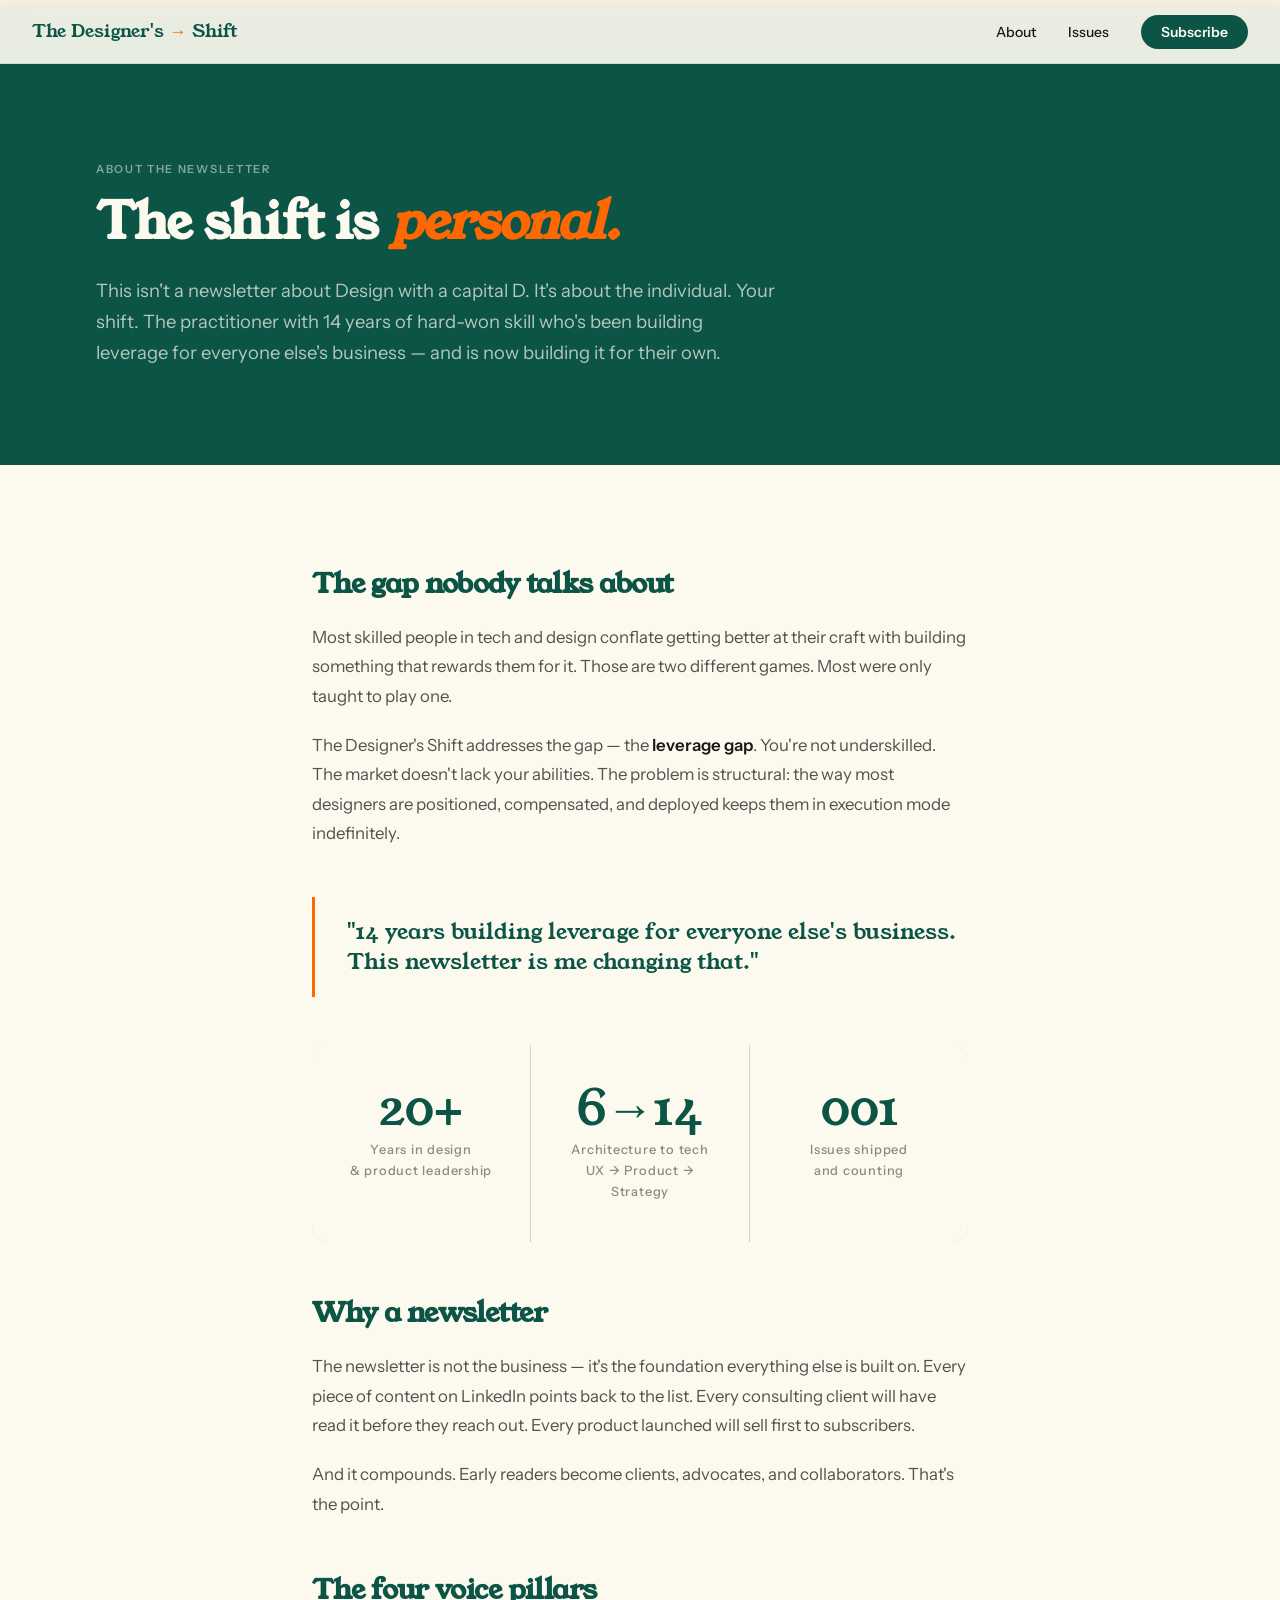
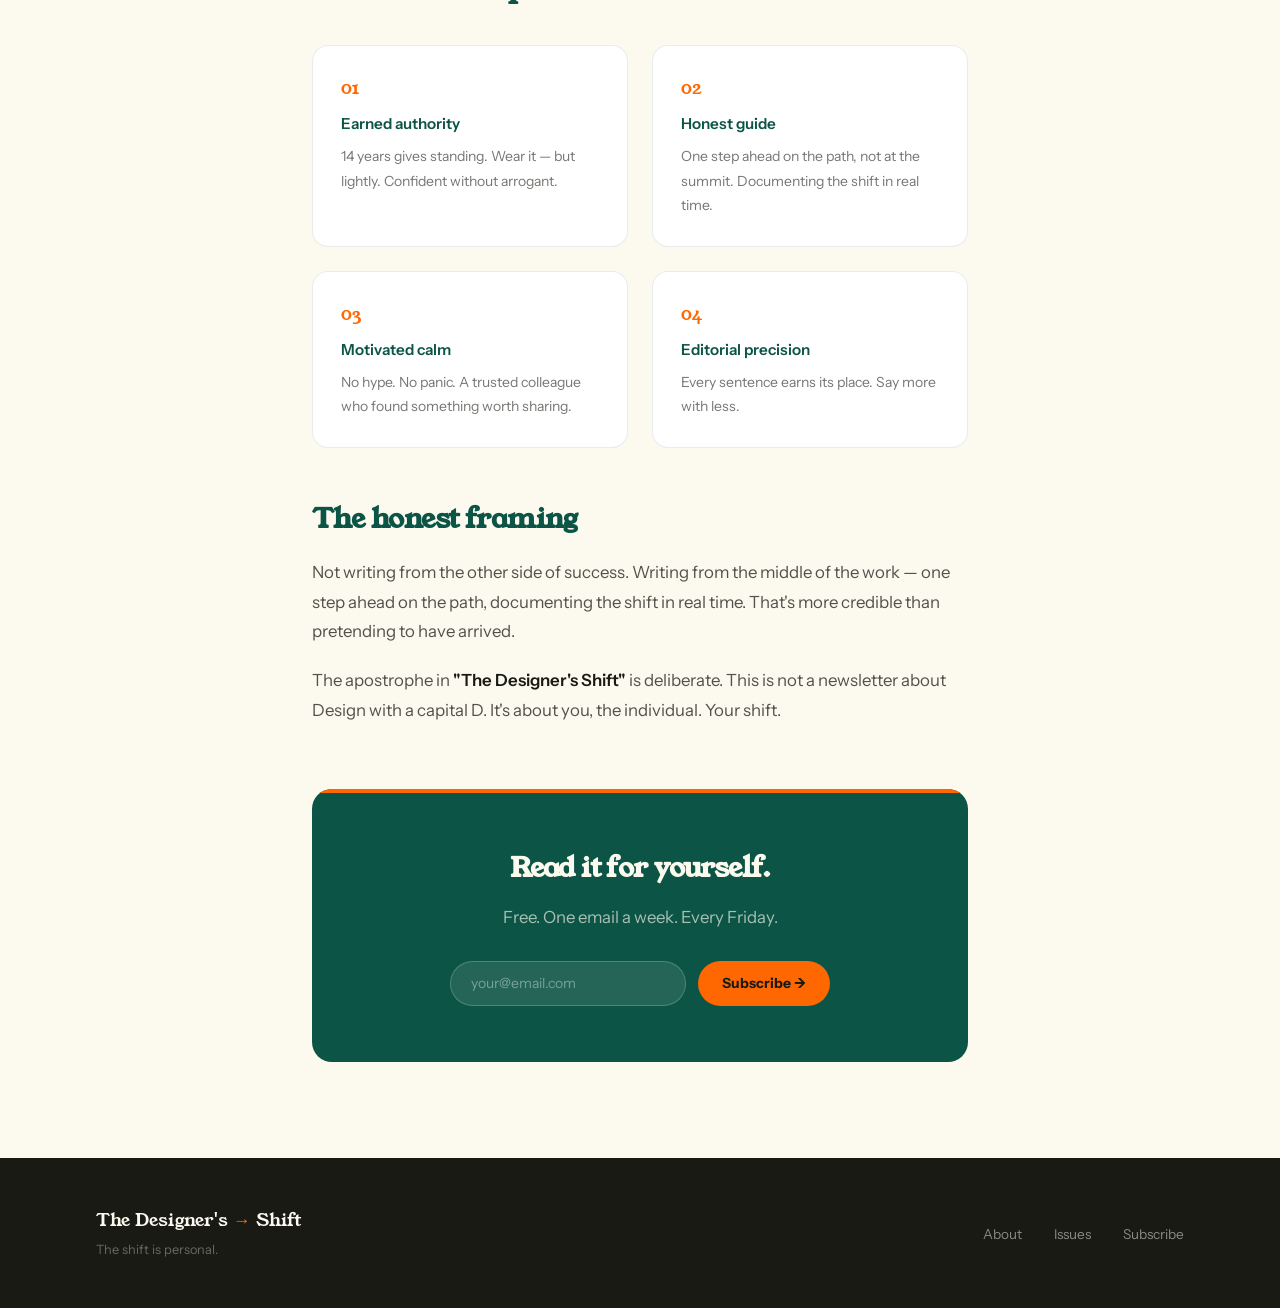
==== about.html @ 1e2752a4 "add site pages" ====
<!DOCTYPE html>
<html lang="en">
<head>
  <meta charset="UTF-8" />
  <meta name="viewport" content="width=device-width, initial-scale=1.0" />
  <title>About — The Designer's Shift</title>
  <meta name="description" content="The Designer's Shift is a weekly newsletter at the intersection of design expertise and income leverage. Written by a designer, for designers." />
  <link rel="preconnect" href="https://fonts.googleapis.com" />
  <link rel="preconnect" href="https://fonts.gstatic.com" crossorigin />
  <link href="https://fonts.googleapis.com/css2?family=Young+Serif&family=Instrument+Sans:ital,wght@0,400;0,500;0,600;1,400&display=swap" rel="stylesheet" />
  <style>
    *, *::before, *::after { box-sizing: border-box; margin: 0; padding: 0; }

    :root {
      --teal: #0C5446;
      --teal-light: #0e6655;
      --orange: #FF6700;
      --cream: #FCFAEF;
      --sand: #DBD0BD;
      --ink: #1A1A15;
      --serif: 'Young Serif', Georgia, serif;
      --sans: 'Instrument Sans', system-ui, sans-serif;
    }

    html { scroll-behavior: smooth; }

    body {
      background: var(--cream);
      color: var(--ink);
      font-family: var(--sans);
      font-size: 17px;
      line-height: 1.65;
      -webkit-font-smoothing: antialiased;
    }

    /* NAV */
    nav {
      position: fixed;
      top: 0; left: 0; right: 0;
      z-index: 100;
      padding: 0 2rem;
      height: 64px;
      display: flex;
      align-items: center;
      justify-content: space-between;
      background: rgba(252, 250, 239, 0.92);
      backdrop-filter: blur(12px);
      -webkit-backdrop-filter: blur(12px);
      border-bottom: 1px solid rgba(12, 84, 70, 0.1);
    }

    .nav-wordmark {
      font-family: var(--serif);
      font-size: 1.1rem;
      color: var(--teal);
      text-decoration: none;
    }

    .nav-wordmark span { color: var(--orange); }

    .nav-links {
      display: flex;
      align-items: center;
      gap: 2rem;
      list-style: none;
    }

    .nav-links a {
      font-size: 0.875rem;
      font-weight: 500;
      color: var(--ink);
      text-decoration: none;
      transition: color 0.2s ease;
    }

    .nav-links a:hover { color: var(--teal); }

    .nav-cta {
      background: var(--teal) !important;
      color: var(--cream) !important;
      padding: 0.5rem 1.25rem;
      border-radius: 100px;
      font-weight: 600 !important;
    }

    /* PAGE HEADER */
    .page-header {
      background: var(--teal);
      padding: 10rem 6rem 6rem;
      position: relative;
      overflow: hidden;
    }

    .page-header::before {
      content: '';
      position: absolute;
      top: 0; left: 0; right: 0;
      height: 5px;
      background: var(--orange);
    }

    .page-header-inner {
      max-width: 680px;
      opacity: 0;
      transform: translateY(20px);
      animation: fadeUp 0.8s cubic-bezier(0.32, 0.72, 0, 1) 0.1s forwards;
    }

    .eyebrow {
      font-size: 0.7rem;
      font-weight: 600;
      letter-spacing: 0.15em;
      text-transform: uppercase;
      color: rgba(252,250,239,0.5);
      margin-bottom: 1rem;
    }

    .page-header h1 {
      font-family: var(--serif);
      font-size: clamp(2.5rem, 4vw, 3.5rem);
      color: var(--cream);
      line-height: 1.1;
      letter-spacing: -0.02em;
      margin-bottom: 1.5rem;
    }

    .page-header h1 em {
      font-style: italic;
      color: var(--orange);
    }

    .page-header .lead {
      font-size: 1.15rem;
      color: rgba(252,250,239,0.7);
      line-height: 1.7;
    }

    /* CONTENT */
    .content-wrap {
      max-width: 720px;
      margin: 0 auto;
      padding: 6rem 2rem;
    }

    .content-wrap h2 {
      font-family: var(--serif);
      font-size: 1.75rem;
      color: var(--teal);
      letter-spacing: -0.02em;
      margin: 3rem 0 1rem;
    }

    .content-wrap h2:first-child { margin-top: 0; }

    .content-wrap p {
      color: rgba(26,26,21,0.75);
      margin-bottom: 1.25rem;
      font-size: 1.05rem;
      line-height: 1.75;
    }

    .content-wrap p strong {
      color: var(--ink);
      font-weight: 600;
    }

    .pull-quote {
      border-left: 3px solid var(--orange);
      padding: 1.25rem 0 1.25rem 2rem;
      margin: 3rem 0;
    }

    .pull-quote p {
      font-family: var(--serif);
      font-size: 1.35rem;
      color: var(--teal);
      line-height: 1.4;
      margin: 0;
    }

    /* STATS ROW */
    .stats-row {
      display: grid;
      grid-template-columns: repeat(3, 1fr);
      gap: 1px;
      background: var(--sand);
      border-radius: 16px;
      overflow: hidden;
      margin: 3rem 0;
    }

    .stat-cell {
      background: var(--cream);
      padding: 2.5rem 2rem;
      text-align: center;
    }

    .stat-big {
      font-family: var(--serif);
      font-size: 3rem;
      color: var(--teal);
      line-height: 1;
      display: block;
    }

    .stat-desc {
      font-size: 0.8rem;
      font-weight: 500;
      color: rgba(26,26,21,0.5);
      letter-spacing: 0.06em;
      display: block;
      margin-top: 0.35rem;
    }

    /* PILLARS */
    .pillars {
      display: grid;
      grid-template-columns: 1fr 1fr;
      gap: 1.5rem;
      margin: 2rem 0 3rem;
    }

    .pillar {
      background: white;
      border: 1px solid rgba(12,84,70,0.1);
      border-radius: 16px;
      padding: 1.75rem;
      opacity: 0;
      transform: translateY(12px);
      transition: all 0.5s cubic-bezier(0.32, 0.72, 0, 1);
    }

    .pillar.visible { opacity: 1; transform: translateY(0); }

    .pillar-num {
      font-family: var(--serif);
      font-size: 1.1rem;
      color: var(--orange);
      margin-bottom: 0.5rem;
    }

    .pillar strong {
      display: block;
      font-weight: 600;
      color: var(--teal);
      margin-bottom: 0.5rem;
      font-size: 0.95rem;
    }

    .pillar p {
      font-size: 0.875rem;
      color: rgba(26,26,21,0.6);
      margin: 0;
    }

    /* CTA */
    .about-cta {
      background: var(--teal);
      border-radius: 20px;
      padding: 3.5rem;
      text-align: center;
      position: relative;
      overflow: hidden;
      margin-top: 4rem;
    }

    .about-cta::before {
      content: '';
      position: absolute;
      top: 0; left: 0; right: 0;
      height: 4px;
      background: var(--orange);
    }

    .about-cta h2 {
      color: var(--cream);
      margin: 0 0 0.75rem;
      font-size: 1.75rem;
    }

    .about-cta p {
      color: rgba(252,250,239,0.65);
      margin-bottom: 1.75rem;
    }

    .cta-form {
      display: flex;
      gap: 0.75rem;
      max-width: 380px;
      margin: 0 auto;
    }

    .cta-input {
      flex: 1;
      padding: 0.8rem 1.25rem;
      border: 1.5px solid rgba(255,255,255,0.2);
      border-radius: 100px;
      background: rgba(255,255,255,0.1);
      font-family: var(--sans);
      font-size: 0.875rem;
      color: var(--cream);
      outline: none;
    }

    .cta-input::placeholder { color: rgba(252,250,239,0.4); }

    .btn-orange {
      background: var(--orange);
      color: var(--ink);
      border: none;
      padding: 0.8rem 1.5rem;
      border-radius: 100px;
      font-family: var(--sans);
      font-size: 0.875rem;
      font-weight: 700;
      cursor: pointer;
      white-space: nowrap;
      transition: all 0.25s cubic-bezier(0.32, 0.72, 0, 1);
    }

    .btn-orange:hover { transform: translateY(-2px); opacity: 0.9; }

    /* FOOTER */
    footer {
      background: var(--ink);
      padding: 3rem 6rem;
      display: flex;
      align-items: center;
      justify-content: space-between;
    }

    .footer-wordmark {
      font-family: var(--serif);
      font-size: 1.1rem;
      color: var(--cream);
    }

    .footer-wordmark span { color: var(--orange); }

    .footer-tagline {
      font-size: 0.8rem;
      color: rgba(252,250,239,0.35);
      margin-top: 0.25rem;
    }

    .footer-links {
      display: flex;
      gap: 2rem;
      list-style: none;
    }

    .footer-links a {
      color: rgba(252,250,239,0.5);
      text-decoration: none;
      font-size: 0.85rem;
      transition: color 0.2s ease;
    }

    .footer-links a:hover { color: var(--cream); }

    @keyframes fadeUp {
      to { opacity: 1; transform: translateY(0); }
    }

    @media (max-width: 768px) {
      nav { padding: 0 1.5rem; }
      .page-header { padding: 8rem 1.5rem 4rem; }
      .content-wrap { padding: 4rem 1.5rem; }
      .stats-row { grid-template-columns: 1fr; }
      .pillars { grid-template-columns: 1fr; }
      .cta-form { flex-direction: column; }
      .about-cta { padding: 2.5rem 1.5rem; }
      footer { padding: 2.5rem 1.5rem; flex-direction: column; gap: 1.5rem; text-align: center; }
      .footer-links { justify-content: center; }
    }
  </style>
</head>
<body>

  <nav>
    <a href="index.html" class="nav-wordmark">The Designer's <span>→</span> Shift</a>
    <ul class="nav-links">
      <li><a href="about.html">About</a></li>
      <li><a href="blog.html">Issues</a></li>
      <li><a href="subscribe.html" class="nav-cta">Subscribe</a></li>
    </ul>
  </nav>

  <div class="page-header">
    <div class="page-header-inner">
      <p class="eyebrow">About the newsletter</p>
      <h1>The shift is <em>personal.</em></h1>
      <p class="lead">This isn't a newsletter about Design with a capital D. It's about the individual. Your shift. The practitioner with 14 years of hard-won skill who's been building leverage for everyone else's business — and is now building it for their own.</p>
    </div>
  </div>

  <div class="content-wrap">

    <h2>The gap nobody talks about</h2>
    <p>Most skilled people in tech and design conflate getting better at their craft with building something that rewards them for it. Those are two different games. Most were only taught to play one.</p>
    <p>The Designer's Shift addresses the gap — the <strong>leverage gap</strong>. You're not underskilled. The market doesn't lack your abilities. The problem is structural: the way most designers are positioned, compensated, and deployed keeps them in execution mode indefinitely.</p>

    <div class="pull-quote">
      <p>"14 years building leverage for everyone else's business. This newsletter is me changing that."</p>
    </div>

    <div class="stats-row">
      <div class="stat-cell">
        <span class="stat-big">20+</span>
        <span class="stat-desc">Years in design<br/>& product leadership</span>
      </div>
      <div class="stat-cell">
        <span class="stat-big">6→14</span>
        <span class="stat-desc">Architecture to tech<br/>UX → Product → Strategy</span>
      </div>
      <div class="stat-cell">
        <span class="stat-big">001</span>
        <span class="stat-desc">Issues shipped<br/>and counting</span>
      </div>
    </div>

    <h2>Why a newsletter</h2>
    <p>The newsletter is not the business — it's the foundation everything else is built on. Every piece of content on LinkedIn points back to the list. Every consulting client will have read it before they reach out. Every product launched will sell first to subscribers.</p>
    <p>And it compounds. Early readers become clients, advocates, and collaborators. That's the point.</p>

    <h2>The four voice pillars</h2>
    <div class="pillars">
      <div class="pillar">
        <div class="pillar-num">01</div>
        <strong>Earned authority</strong>
        <p>14 years gives standing. Wear it — but lightly. Confident without arrogant.</p>
      </div>
      <div class="pillar">
        <div class="pillar-num">02</div>
        <strong>Honest guide</strong>
        <p>One step ahead on the path, not at the summit. Documenting the shift in real time.</p>
      </div>
      <div class="pillar">
        <div class="pillar-num">03</div>
        <strong>Motivated calm</strong>
        <p>No hype. No panic. A trusted colleague who found something worth sharing.</p>
      </div>
      <div class="pillar">
        <div class="pillar-num">04</div>
        <strong>Editorial precision</strong>
        <p>Every sentence earns its place. Say more with less.</p>
      </div>
    </div>

    <h2>The honest framing</h2>
    <p>Not writing from the other side of success. Writing from the middle of the work — one step ahead on the path, documenting the shift in real time. That's more credible than pretending to have arrived.</p>
    <p>The apostrophe in <strong>"The Designer's Shift"</strong> is deliberate. This is not a newsletter about Design with a capital D. It's about you, the individual. Your shift.</p>

    <div class="about-cta">
      <h2>Read it for yourself.</h2>
      <p>Free. One email a week. Every Friday.</p>
      <div class="cta-form">
        <input type="email" class="cta-input" placeholder="your@email.com" />
        <button class="btn-orange">Subscribe →</button>
      </div>
    </div>

  </div>

  <footer>
    <div>
      <div class="footer-wordmark">The Designer's <span>→</span> Shift</div>
      <div class="footer-tagline">The shift is personal.</div>
    </div>
    <ul class="footer-links">
      <li><a href="about.html">About</a></li>
      <li><a href="blog.html">Issues</a></li>
      <li><a href="subscribe.html">Subscribe</a></li>
    </ul>
  </footer>

  <script>
    const observer = new IntersectionObserver((entries) => {
      entries.forEach((entry, i) => {
        if (entry.isIntersecting) {
          setTimeout(() => entry.target.classList.add('visible'), i * 120);
        }
      });
    }, { threshold: 0.15 });

    document.querySelectorAll('.pillar').forEach(el => observer.observe(el));
  </script>
</body>
</html>
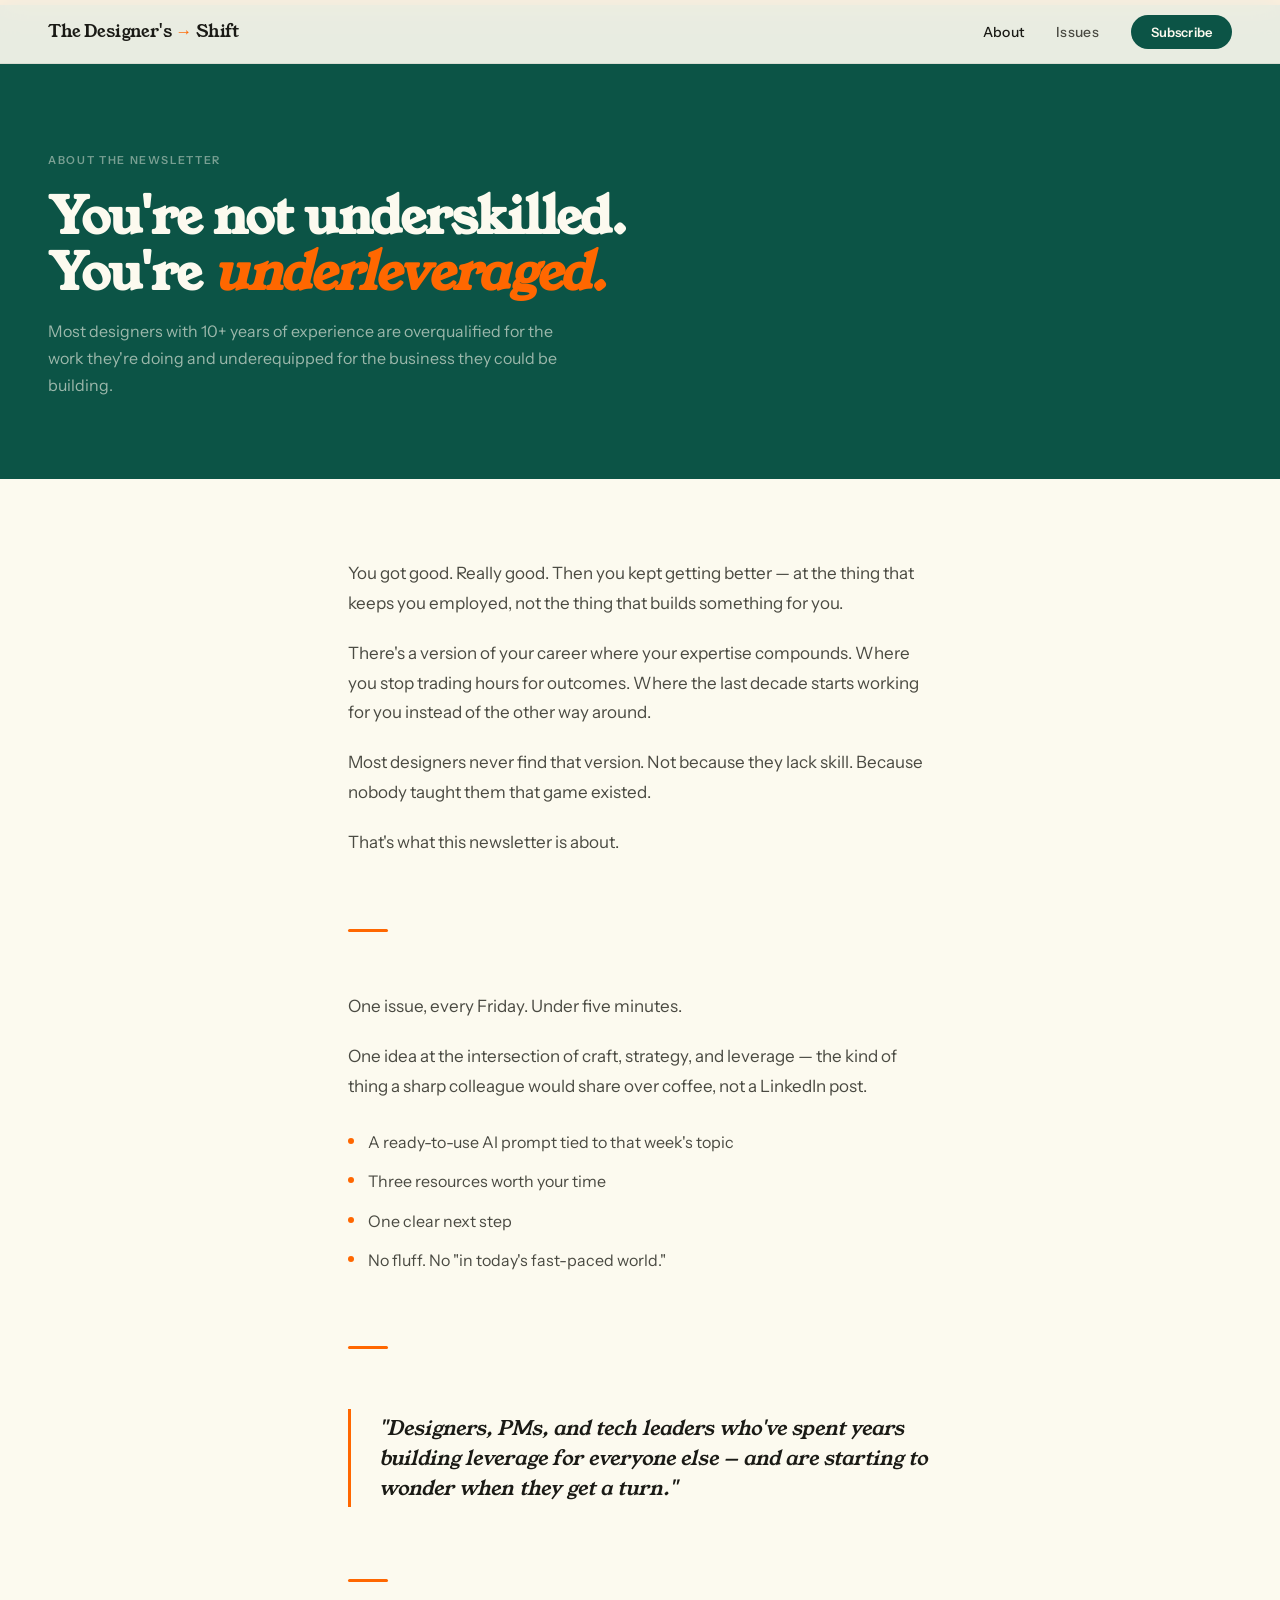
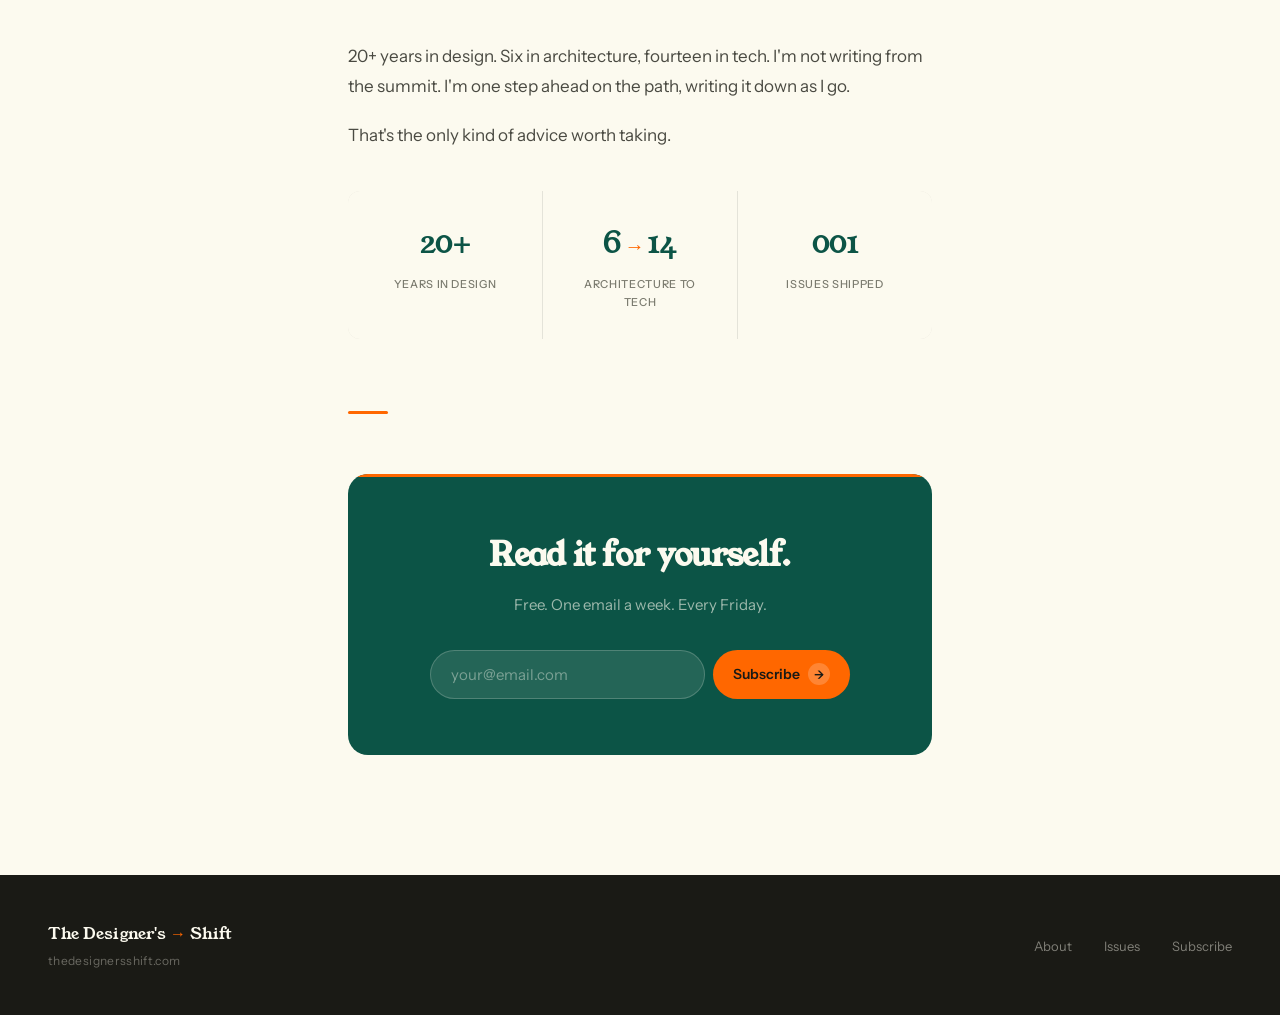
==== commit b6ac8368: "rewrite site pages and add css" ====
--- a/about.html
+++ b/about.html
@@ -1,489 +1,337 @@
 <!DOCTYPE html>
 <html lang="en">
 <head>
-  <meta charset="UTF-8" />
-  <meta name="viewport" content="width=device-width, initial-scale=1.0" />
+  <meta charset="UTF-8">
+  <meta name="viewport" content="width=device-width, initial-scale=1.0">
   <title>About — The Designer's Shift</title>
-  <meta name="description" content="The Designer's Shift is a weekly newsletter at the intersection of design expertise and income leverage. Written by a designer, for designers." />
-  <link rel="preconnect" href="https://fonts.googleapis.com" />
-  <link rel="preconnect" href="https://fonts.gstatic.com" crossorigin />
-  <link href="https://fonts.googleapis.com/css2?family=Young+Serif&family=Instrument+Sans:ital,wght@0,400;0,500;0,600;1,400&display=swap" rel="stylesheet" />
+  <meta name="description" content="The Designer's Shift is a weekly newsletter for designers, PMs, and tech leaders who want their expertise to compound — not just clock in.">
+  <link rel="preconnect" href="https://fonts.googleapis.com">
+  <link rel="preconnect" href="https://fonts.gstatic.com" crossorigin>
+  <link href="https://fonts.googleapis.com/css2?family=Young+Serif&family=Instrument+Sans:ital,wght@0,400;0,500;0,600;1,400&display=swap" rel="stylesheet">
+  <link rel="stylesheet" href="tds.css">
   <style>
-    *, *::before, *::after { box-sizing: border-box; margin: 0; padding: 0; }
-
-    :root {
-      --teal: #0C5446;
-      --teal-light: #0e6655;
-      --orange: #FF6700;
-      --cream: #FCFAEF;
-      --sand: #DBD0BD;
-      --ink: #1A1A15;
-      --serif: 'Young Serif', Georgia, serif;
-      --sans: 'Instrument Sans', system-ui, sans-serif;
-    }
-
-    html { scroll-behavior: smooth; }
-
-    body {
-      background: var(--cream);
-      color: var(--ink);
-      font-family: var(--sans);
+    /* ── Page-specific styles ── */
+
+    /* BODY CONTENT */
+    .page-body {
+      max-width: 680px;
+      margin: 0 auto;
+      padding: 80px 48px 120px;
+    }
+
+    .section {
+      margin-bottom: 72px;
+      opacity: 0;
+      transform: translateY(28px);
+      transition: opacity 0.7s var(--ease), transform 0.7s var(--ease);
+    }
+
+    .section.visible { opacity: 1; transform: translateY(0); }
+
+    .section p {
       font-size: 17px;
-      line-height: 1.65;
-      -webkit-font-smoothing: antialiased;
-    }
-
-    /* NAV */
-    nav {
-      position: fixed;
-      top: 0; left: 0; right: 0;
-      z-index: 100;
-      padding: 0 2rem;
-      height: 64px;
-      display: flex;
-      align-items: center;
-      justify-content: space-between;
-      background: rgba(252, 250, 239, 0.92);
-      backdrop-filter: blur(12px);
-      -webkit-backdrop-filter: blur(12px);
-      border-bottom: 1px solid rgba(12, 84, 70, 0.1);
-    }
-
-    .nav-wordmark {
-      font-family: var(--serif);
-      font-size: 1.1rem;
-      color: var(--teal);
-      text-decoration: none;
-    }
-
-    .nav-wordmark span { color: var(--orange); }
-
-    .nav-links {
-      display: flex;
-      align-items: center;
-      gap: 2rem;
-      list-style: none;
-    }
-
-    .nav-links a {
-      font-size: 0.875rem;
-      font-weight: 500;
-      color: var(--ink);
-      text-decoration: none;
-      transition: color 0.2s ease;
-    }
-
-    .nav-links a:hover { color: var(--teal); }
-
-    .nav-cta {
-      background: var(--teal) !important;
-      color: var(--cream) !important;
-      padding: 0.5rem 1.25rem;
-      border-radius: 100px;
-      font-weight: 600 !important;
-    }
-
-    /* PAGE HEADER */
-    .page-header {
-      background: var(--teal);
-      padding: 10rem 6rem 6rem;
-      position: relative;
-      overflow: hidden;
-    }
-
-    .page-header::before {
-      content: '';
-      position: absolute;
-      top: 0; left: 0; right: 0;
-      height: 5px;
+      line-height: 1.75;
+      color: var(--ink-muted);
+      margin-bottom: 20px;
+    }
+
+    .section p:last-child { margin-bottom: 0; }
+    .section p strong { color: var(--ink); font-weight: 600; }
+
+    /* DIVIDER */
+    .divider {
+      width: 40px;
+      height: 3px;
       background: var(--orange);
-    }
-
-    .page-header-inner {
-      max-width: 680px;
-      opacity: 0;
-      transform: translateY(20px);
-      animation: fadeUp 0.8s cubic-bezier(0.32, 0.72, 0, 1) 0.1s forwards;
-    }
-
-    .eyebrow {
-      font-size: 0.7rem;
-      font-weight: 600;
-      letter-spacing: 0.15em;
-      text-transform: uppercase;
-      color: rgba(252,250,239,0.5);
-      margin-bottom: 1rem;
-    }
-
-    .page-header h1 {
-      font-family: var(--serif);
-      font-size: clamp(2.5rem, 4vw, 3.5rem);
-      color: var(--cream);
-      line-height: 1.1;
-      letter-spacing: -0.02em;
-      margin-bottom: 1.5rem;
-    }
-
-    .page-header h1 em {
-      font-style: italic;
-      color: var(--orange);
-    }
-
-    .page-header .lead {
-      font-size: 1.15rem;
-      color: rgba(252,250,239,0.7);
-      line-height: 1.7;
-    }
-
-    /* CONTENT */
-    .content-wrap {
-      max-width: 720px;
-      margin: 0 auto;
-      padding: 6rem 2rem;
-    }
-
-    .content-wrap h2 {
-      font-family: var(--serif);
-      font-size: 1.75rem;
-      color: var(--teal);
-      letter-spacing: -0.02em;
-      margin: 3rem 0 1rem;
-    }
-
-    .content-wrap h2:first-child { margin-top: 0; }
-
-    .content-wrap p {
-      color: rgba(26,26,21,0.75);
-      margin-bottom: 1.25rem;
-      font-size: 1.05rem;
-      line-height: 1.75;
-    }
-
-    .content-wrap p strong {
-      color: var(--ink);
-      font-weight: 600;
-    }
-
+      margin: 60px 0;
+      border-radius: 2px;
+      opacity: 0;
+      transform: scaleX(0);
+      transform-origin: left;
+      transition: opacity 0.5s, transform 0.6s var(--ease);
+    }
+
+    .divider.visible { opacity: 1; transform: scaleX(1); }
+
+    /* PULL QUOTE */
     .pull-quote {
       border-left: 3px solid var(--orange);
-      padding: 1.25rem 0 1.25rem 2rem;
-      margin: 3rem 0;
-    }
+      padding: 4px 0 4px 28px;
+      margin: 40px 0;
+      opacity: 0;
+      transform: translateX(-12px);
+      transition: opacity 0.6s var(--ease), transform 0.6s var(--ease);
+    }
+
+    .pull-quote.visible { opacity: 1; transform: translateX(0); }
 
     .pull-quote p {
       font-family: var(--serif);
-      font-size: 1.35rem;
-      color: var(--teal);
-      line-height: 1.4;
-      margin: 0;
-    }
-
-    /* STATS ROW */
-    .stats-row {
+      font-size: 20px;
+      line-height: 1.5;
+      color: var(--ink) !important;
+      font-style: italic;
+      margin-bottom: 0 !important;
+    }
+
+    /* GET LIST */
+    .get-list {
+      margin: 28px 0 0;
+      display: flex;
+      flex-direction: column;
+      gap: 14px;
+    }
+
+    .get-item {
+      display: flex;
+      align-items: flex-start;
+      gap: 14px;
+      font-size: 16px;
+      line-height: 1.6;
+      color: var(--ink-muted);
+      opacity: 0;
+      transform: translateX(-8px);
+      transition: opacity 0.5s var(--ease), transform 0.5s var(--ease);
+    }
+
+    .get-item.visible { opacity: 1; transform: translateX(0); }
+
+    .get-dot {
+      flex-shrink: 0;
+      width: 6px;
+      height: 6px;
+      border-radius: 50%;
+      background: var(--orange);
+      margin-top: 8px;
+    }
+
+    /* STATS */
+    .stats {
       display: grid;
       grid-template-columns: repeat(3, 1fr);
       gap: 1px;
-      background: var(--sand);
-      border-radius: 16px;
+      background: rgba(26, 26, 21, 0.1);
+      border-radius: 12px;
       overflow: hidden;
-      margin: 3rem 0;
-    }
-
-    .stat-cell {
+      margin: 40px 0 0;
+      opacity: 0;
+      transform: translateY(16px);
+      transition: opacity 0.6s var(--ease), transform 0.6s var(--ease);
+    }
+
+    .stats.visible { opacity: 1; transform: translateY(0); }
+
+    .stat {
       background: var(--cream);
-      padding: 2.5rem 2rem;
+      padding: 28px 24px;
       text-align: center;
     }
 
-    .stat-big {
+    .stat-number {
       font-family: var(--serif);
-      font-size: 3rem;
+      font-size: 30px;
       color: var(--teal);
-      line-height: 1;
-      display: block;
-    }
-
-    .stat-desc {
-      font-size: 0.8rem;
+      letter-spacing: -0.02em;
+      display: flex;
+      align-items: baseline;
+      justify-content: center;
+      gap: 2px;
+    }
+
+    .stat-arrow { color: var(--orange); font-size: 20px; margin: 0 2px; }
+
+    .stat-label {
+      font-size: 11px;
       font-weight: 500;
-      color: rgba(26,26,21,0.5);
       letter-spacing: 0.06em;
-      display: block;
-      margin-top: 0.35rem;
-    }
-
-    /* PILLARS */
-    .pillars {
-      display: grid;
-      grid-template-columns: 1fr 1fr;
-      gap: 1.5rem;
-      margin: 2rem 0 3rem;
-    }
-
-    .pillar {
-      background: white;
-      border: 1px solid rgba(12,84,70,0.1);
-      border-radius: 16px;
-      padding: 1.75rem;
-      opacity: 0;
-      transform: translateY(12px);
-      transition: all 0.5s cubic-bezier(0.32, 0.72, 0, 1);
-    }
-
-    .pillar.visible { opacity: 1; transform: translateY(0); }
-
-    .pillar-num {
-      font-family: var(--serif);
-      font-size: 1.1rem;
-      color: var(--orange);
-      margin-bottom: 0.5rem;
-    }
-
-    .pillar strong {
-      display: block;
-      font-weight: 600;
-      color: var(--teal);
-      margin-bottom: 0.5rem;
-      font-size: 0.95rem;
-    }
-
-    .pillar p {
-      font-size: 0.875rem;
-      color: rgba(26,26,21,0.6);
-      margin: 0;
-    }
-
-    /* CTA */
-    .about-cta {
+      text-transform: uppercase;
+      color: var(--ink-subtle);
+      margin-top: 6px;
+    }
+
+    /* CTA BLOCK */
+    .cta-block {
       background: var(--teal);
       border-radius: 20px;
-      padding: 3.5rem;
+      padding: 56px 48px;
       text-align: center;
       position: relative;
       overflow: hidden;
-      margin-top: 4rem;
-    }
-
-    .about-cta::before {
-      content: '';
-      position: absolute;
-      top: 0; left: 0; right: 0;
-      height: 4px;
-      background: var(--orange);
-    }
-
-    .about-cta h2 {
+      opacity: 0;
+      transform: translateY(24px);
+      transition: opacity 0.7s var(--ease), transform 0.7s var(--ease);
+    }
+
+    .cta-block .stripe { position: absolute; height: 3px; }
+    .cta-block.visible { opacity: 1; transform: translateY(0); }
+
+    .cta-block h2 {
+      font-family: var(--serif);
+      font-size: 32px;
       color: var(--cream);
-      margin: 0 0 0.75rem;
-      font-size: 1.75rem;
-    }
-
-    .about-cta p {
-      color: rgba(252,250,239,0.65);
-      margin-bottom: 1.75rem;
+      letter-spacing: -0.02em;
+      margin-bottom: 10px;
+    }
+
+    .cta-block p {
+      font-size: 15px;
+      color: rgba(252, 250, 239, 0.6);
+      margin-bottom: 32px;
     }
 
     .cta-form {
       display: flex;
-      gap: 0.75rem;
-      max-width: 380px;
+      gap: 8px;
+      max-width: 420px;
       margin: 0 auto;
     }
 
-    .cta-input {
-      flex: 1;
-      padding: 0.8rem 1.25rem;
-      border: 1.5px solid rgba(255,255,255,0.2);
-      border-radius: 100px;
-      background: rgba(255,255,255,0.1);
-      font-family: var(--sans);
-      font-size: 0.875rem;
-      color: var(--cream);
-      outline: none;
-    }
-
-    .cta-input::placeholder { color: rgba(252,250,239,0.4); }
-
-    .btn-orange {
-      background: var(--orange);
-      color: var(--ink);
-      border: none;
-      padding: 0.8rem 1.5rem;
-      border-radius: 100px;
-      font-family: var(--sans);
-      font-size: 0.875rem;
-      font-weight: 700;
-      cursor: pointer;
-      white-space: nowrap;
-      transition: all 0.25s cubic-bezier(0.32, 0.72, 0, 1);
-    }
-
-    .btn-orange:hover { transform: translateY(-2px); opacity: 0.9; }
-
-    /* FOOTER */
-    footer {
-      background: var(--ink);
-      padding: 3rem 6rem;
+    .btn-icon {
       display: flex;
       align-items: center;
-      justify-content: space-between;
-    }
-
-    .footer-wordmark {
-      font-family: var(--serif);
-      font-size: 1.1rem;
-      color: var(--cream);
-    }
-
-    .footer-wordmark span { color: var(--orange); }
-
-    .footer-tagline {
-      font-size: 0.8rem;
-      color: rgba(252,250,239,0.35);
-      margin-top: 0.25rem;
-    }
-
-    .footer-links {
-      display: flex;
-      gap: 2rem;
-      list-style: none;
-    }
-
-    .footer-links a {
-      color: rgba(252,250,239,0.5);
-      text-decoration: none;
-      font-size: 0.85rem;
-      transition: color 0.2s ease;
-    }
-
-    .footer-links a:hover { color: var(--cream); }
-
-    @keyframes fadeUp {
-      to { opacity: 1; transform: translateY(0); }
-    }
-
+      justify-content: center;
+      width: 22px;
+      height: 22px;
+      border-radius: 50%;
+      background: rgba(255, 255, 255, 0.2);
+      font-size: 12px;
+      transition: transform 0.2s var(--ease);
+    }
+
+    .btn:hover .btn-icon { transform: translateX(2px) translateY(-1px) scale(1.1); }
+
+    /* RESPONSIVE */
     @media (max-width: 768px) {
-      nav { padding: 0 1.5rem; }
-      .page-header { padding: 8rem 1.5rem 4rem; }
-      .content-wrap { padding: 4rem 1.5rem; }
-      .stats-row { grid-template-columns: 1fr; }
-      .pillars { grid-template-columns: 1fr; }
+      .page-body { padding: 60px 24px 80px; }
+      .section p { font-size: 16px; }
+      .stats { grid-template-columns: 1fr; }
+      .cta-block { padding: 40px 24px; }
       .cta-form { flex-direction: column; }
-      .about-cta { padding: 2.5rem 1.5rem; }
-      footer { padding: 2.5rem 1.5rem; flex-direction: column; gap: 1.5rem; text-align: center; }
-      .footer-links { justify-content: center; }
     }
   </style>
 </head>
 <body>
 
-  <nav>
-    <a href="index.html" class="nav-wordmark">The Designer's <span>→</span> Shift</a>
-    <ul class="nav-links">
-      <li><a href="about.html">About</a></li>
-      <li><a href="blog.html">Issues</a></li>
-      <li><a href="subscribe.html" class="nav-cta">Subscribe</a></li>
-    </ul>
-  </nav>
-
-  <div class="page-header">
-    <div class="page-header-inner">
-      <p class="eyebrow">About the newsletter</p>
-      <h1>The shift is <em>personal.</em></h1>
-      <p class="lead">This isn't a newsletter about Design with a capital D. It's about the individual. Your shift. The practitioner with 14 years of hard-won skill who's been building leverage for everyone else's business — and is now building it for their own.</p>
+<!-- NAV -->
+<nav>
+  <a href="index.html" class="nav-wordmark">The Designer's <span class="arrow">→</span> Shift</a>
+  <ul class="nav-links">
+    <li><a href="about.html" class="active">About</a></li>
+    <li><a href="blog.html">Issues</a></li>
+    <li><a href="subscribe.html" class="nav-cta">Subscribe</a></li>
+  </ul>
+</nav>
+
+<!-- HERO -->
+<div class="page-header">
+  <div class="stripe"></div>
+  <div class="page-header-inner">
+    <p class="eyebrow">About the newsletter</p>
+    <h1>You're not underskilled.<br>You're <em>underleveraged.</em></h1>
+    <p class="lead">Most designers with 10+ years of experience are overqualified for the work they're doing and underequipped for the business they could be building.</p>
+  </div>
+</div>
+
+<!-- BODY -->
+<main class="page-body">
+
+  <div class="section">
+    <p>You got good. Really good. Then you kept getting better — at the thing that keeps you employed, not the thing that builds something for you.</p>
+    <p>There's a version of your career where your expertise compounds. Where you stop trading hours for outcomes. Where the last decade starts working for you instead of the other way around.</p>
+    <p>Most designers never find that version. Not because they lack skill. Because nobody taught them that game existed.</p>
+    <p>That's what this newsletter is about.</p>
+  </div>
+
+  <div class="divider"></div>
+
+  <div class="section">
+    <p>One issue, every Friday. Under five minutes.</p>
+    <p>One idea at the intersection of craft, strategy, and leverage — the kind of thing a sharp colleague would share over coffee, not a LinkedIn post.</p>
+    <div class="get-list">
+      <div class="get-item"><span class="get-dot"></span><span>A ready-to-use AI prompt tied to that week's topic</span></div>
+      <div class="get-item"><span class="get-dot"></span><span>Three resources worth your time</span></div>
+      <div class="get-item"><span class="get-dot"></span><span>One clear next step</span></div>
+      <div class="get-item"><span class="get-dot"></span><span>No fluff. No "in today's fast-paced world."</span></div>
     </div>
   </div>
 
-  <div class="content-wrap">
-
-    <h2>The gap nobody talks about</h2>
-    <p>Most skilled people in tech and design conflate getting better at their craft with building something that rewards them for it. Those are two different games. Most were only taught to play one.</p>
-    <p>The Designer's Shift addresses the gap — the <strong>leverage gap</strong>. You're not underskilled. The market doesn't lack your abilities. The problem is structural: the way most designers are positioned, compensated, and deployed keeps them in execution mode indefinitely.</p>
-
+  <div class="divider"></div>
+
+  <div class="section">
     <div class="pull-quote">
-      <p>"14 years building leverage for everyone else's business. This newsletter is me changing that."</p>
+      <p>"Designers, PMs, and tech leaders who've spent years building leverage for everyone else — and are starting to wonder when they get a turn."</p>
     </div>
-
-    <div class="stats-row">
-      <div class="stat-cell">
-        <span class="stat-big">20+</span>
-        <span class="stat-desc">Years in design<br/>& product leadership</span>
+  </div>
+
+  <div class="divider"></div>
+
+  <div class="section">
+    <p>20+ years in design. Six in architecture, fourteen in tech. I'm not writing from the summit. I'm one step ahead on the path, writing it down as I go.</p>
+    <p>That's the only kind of advice worth taking.</p>
+
+    <div class="stats">
+      <div class="stat">
+        <div class="stat-number">20+</div>
+        <div class="stat-label">Years in design</div>
       </div>
-      <div class="stat-cell">
-        <span class="stat-big">6→14</span>
-        <span class="stat-desc">Architecture to tech<br/>UX → Product → Strategy</span>
+      <div class="stat">
+        <div class="stat-number">6<span class="stat-arrow">→</span>14</div>
+        <div class="stat-label">Architecture to tech</div>
       </div>
-      <div class="stat-cell">
-        <span class="stat-big">001</span>
-        <span class="stat-desc">Issues shipped<br/>and counting</span>
+      <div class="stat">
+        <div class="stat-number">001</div>
+        <div class="stat-label">Issues shipped</div>
       </div>
     </div>
-
-    <h2>Why a newsletter</h2>
-    <p>The newsletter is not the business — it's the foundation everything else is built on. Every piece of content on LinkedIn points back to the list. Every consulting client will have read it before they reach out. Every product launched will sell first to subscribers.</p>
-    <p>And it compounds. Early readers become clients, advocates, and collaborators. That's the point.</p>
-
-    <h2>The four voice pillars</h2>
-    <div class="pillars">
-      <div class="pillar">
-        <div class="pillar-num">01</div>
-        <strong>Earned authority</strong>
-        <p>14 years gives standing. Wear it — but lightly. Confident without arrogant.</p>
-      </div>
-      <div class="pillar">
-        <div class="pillar-num">02</div>
-        <strong>Honest guide</strong>
-        <p>One step ahead on the path, not at the summit. Documenting the shift in real time.</p>
-      </div>
-      <div class="pillar">
-        <div class="pillar-num">03</div>
-        <strong>Motivated calm</strong>
-        <p>No hype. No panic. A trusted colleague who found something worth sharing.</p>
-      </div>
-      <div class="pillar">
-        <div class="pillar-num">04</div>
-        <strong>Editorial precision</strong>
-        <p>Every sentence earns its place. Say more with less.</p>
-      </div>
+  </div>
+
+  <div class="divider"></div>
+
+  <div class="cta-block">
+    <div class="stripe"></div>
+    <h2>Read it for yourself.</h2>
+    <p>Free. One email a week. Every Friday.</p>
+    <div class="cta-form">
+      <input type="email" class="input input-ghost" placeholder="your@email.com">
+      <button class="btn btn-orange btn-sm">
+        Subscribe
+        <span class="btn-icon">→</span>
+      </button>
     </div>
-
-    <h2>The honest framing</h2>
-    <p>Not writing from the other side of success. Writing from the middle of the work — one step ahead on the path, documenting the shift in real time. That's more credible than pretending to have arrived.</p>
-    <p>The apostrophe in <strong>"The Designer's Shift"</strong> is deliberate. This is not a newsletter about Design with a capital D. It's about you, the individual. Your shift.</p>
-
-    <div class="about-cta">
-      <h2>Read it for yourself.</h2>
-      <p>Free. One email a week. Every Friday.</p>
-      <div class="cta-form">
-        <input type="email" class="cta-input" placeholder="your@email.com" />
-        <button class="btn-orange">Subscribe →</button>
-      </div>
-    </div>
-
-  </div>
-
-  <footer>
-    <div>
-      <div class="footer-wordmark">The Designer's <span>→</span> Shift</div>
-      <div class="footer-tagline">The shift is personal.</div>
-    </div>
-    <ul class="footer-links">
-      <li><a href="about.html">About</a></li>
-      <li><a href="blog.html">Issues</a></li>
-      <li><a href="subscribe.html">Subscribe</a></li>
-    </ul>
-  </footer>
-
-  <script>
-    const observer = new IntersectionObserver((entries) => {
-      entries.forEach((entry, i) => {
-        if (entry.isIntersecting) {
-          setTimeout(() => entry.target.classList.add('visible'), i * 120);
-        }
-      });
-    }, { threshold: 0.15 });
-
-    document.querySelectorAll('.pillar').forEach(el => observer.observe(el));
-  </script>
+  </div>
+
+</main>
+
+<!-- FOOTER -->
+<footer>
+  <div>
+    <a href="index.html" class="footer-wordmark">The Designer's <span class="arrow">→</span> Shift</a>
+    <div class="footer-tagline">thedesignersshift.com</div>
+  </div>
+  <ul class="footer-links">
+    <li><a href="about.html">About</a></li>
+    <li><a href="blog.html">Issues</a></li>
+    <li><a href="subscribe.html">Subscribe</a></li>
+  </ul>
+</footer>
+
+<script>
+  const observer = new IntersectionObserver((entries) => {
+    entries.forEach(entry => {
+      if (!entry.isIntersecting) return;
+      if (entry.target.classList.contains('section')) {
+        entry.target.querySelectorAll('.get-item').forEach((el, i) =>
+          setTimeout(() => el.classList.add('visible'), i * 80));
+        const pq = entry.target.querySelector('.pull-quote');
+        if (pq) setTimeout(() => pq.classList.add('visible'), 100);
+      }
+      setTimeout(() => entry.target.classList.add('visible'), 60);
+      observer.unobserve(entry.target);
+    });
+  }, { threshold: 0.12 });
+
+  document.querySelectorAll('.section, .divider, .stats, .cta-block').forEach(el => observer.observe(el));
+</script>
+
 </body>
 </html>
--- a/tds.css
+++ b/tds.css
@@ -0,0 +1,313 @@
+/* ============================================================
+   THE DESIGNER'S SHIFT — Shared Stylesheet
+   thedesignersshift.com
+   ============================================================ */
+
+/* RESET */
+*, *::before, *::after { box-sizing: border-box; margin: 0; padding: 0; }
+html { scroll-behavior: smooth; }
+
+/* TOKENS */
+:root {
+  /* Colors */
+  --teal:        #0C5446;
+  --teal-light:  #0e6554;
+  --orange:      #FF6700;
+  --cream:       #FCFAEF;
+  --sand:        #DBD0BD;
+  --ink:         #1A1A15;
+  --ink-muted:   #4a4a42;
+  --ink-subtle:  #7a7a6e;
+
+  /* Typography */
+  --serif:  'Young Serif', Georgia, serif;
+  --sans:   'Instrument Sans', system-ui, sans-serif;
+
+  /* Spacing */
+  --nav-h:  64px;
+  --pad-x:  3rem;   /* desktop horizontal padding */
+  --pad-xs: 1.5rem; /* mobile horizontal padding */
+
+  /* Easing */
+  --ease: cubic-bezier(0.32, 0.72, 0, 1);
+}
+
+/* BASE */
+body {
+  background: var(--cream);
+  color: var(--ink);
+  font-family: var(--sans);
+  font-size: 17px;
+  line-height: 1.65;
+  -webkit-font-smoothing: antialiased;
+}
+
+/* ============================================================
+   NAVIGATION
+   ============================================================ */
+nav {
+  position: fixed;
+  top: 0; left: 0; right: 0;
+  z-index: 100;
+  padding: 0 var(--pad-x);
+  height: var(--nav-h);
+  display: flex;
+  align-items: center;
+  justify-content: space-between;
+  background: rgba(252, 250, 239, 0.92);
+  backdrop-filter: blur(12px);
+  -webkit-backdrop-filter: blur(12px);
+  border-bottom: 1px solid rgba(26, 26, 21, 0.08);
+  transition: all 0.4s var(--ease);
+}
+
+.nav-wordmark {
+  font-family: var(--serif);
+  font-size: 1.05rem;
+  color: var(--ink);
+  text-decoration: none;
+  letter-spacing: -0.01em;
+}
+
+.nav-wordmark .arrow { color: var(--orange); }
+
+.nav-links {
+  display: flex;
+  align-items: center;
+  gap: 2rem;
+  list-style: none;
+}
+
+.nav-links a {
+  font-size: 0.875rem;
+  font-weight: 500;
+  letter-spacing: 0.02em;
+  color: var(--ink-muted);
+  text-decoration: none;
+  transition: color 0.2s;
+}
+
+.nav-links a:hover  { color: var(--ink); }
+.nav-links a.active { color: var(--ink); }
+
+.nav-cta {
+  background: var(--teal) !important;
+  color: var(--cream) !important;
+  padding: 9px 20px;
+  border-radius: 100px;
+  font-size: 0.8125rem !important;
+  font-weight: 600 !important;
+  letter-spacing: 0.01em !important;
+  transition: background 0.25s var(--ease), transform 0.15s !important;
+}
+
+.nav-cta:hover {
+  background: var(--teal-light) !important;
+  color: var(--cream) !important;
+  transform: translateY(-1px);
+}
+
+/* Nav variant: dark (used on subscribe page) */
+nav.nav-dark {
+  background: rgba(12, 84, 70, 0.92);
+  border-bottom: 1px solid rgba(255, 255, 255, 0.08);
+}
+
+nav.nav-dark .nav-wordmark { color: var(--cream); }
+nav.nav-dark .nav-links a  { color: rgba(252, 250, 239, 0.7); }
+nav.nav-dark .nav-links a:hover { color: var(--cream); }
+
+/* ============================================================
+   ORANGE TOP STRIPE
+   ============================================================ */
+.stripe {
+  position: absolute;
+  top: 0; left: 0; right: 0;
+  height: 5px;
+  background: var(--orange);
+  pointer-events: none;
+}
+
+/* ============================================================
+   EYEBROW LABEL
+   ============================================================ */
+.eyebrow {
+  display: inline-block;
+  font-size: 0.6875rem;
+  font-weight: 600;
+  letter-spacing: 0.15em;
+  text-transform: uppercase;
+}
+
+/* ============================================================
+   PAGE HEADER (teal hero block — About, Blog)
+   ============================================================ */
+.page-header {
+  background: var(--teal);
+  padding: calc(var(--nav-h) + 5rem) var(--pad-x) 5rem;
+  position: relative;
+  overflow: hidden;
+}
+
+.page-header .stripe { position: absolute; }
+
+.page-header-inner {
+  max-width: 640px;
+  opacity: 0;
+  transform: translateY(20px);
+  animation: fadeUp 0.8s var(--ease) 0.1s forwards;
+}
+
+.page-header .eyebrow {
+  color: rgba(252, 250, 239, 0.45);
+  margin-bottom: 1.25rem;
+}
+
+.page-header h1 {
+  font-family: var(--serif);
+  font-size: clamp(2.25rem, 4vw, 3.25rem);
+  color: var(--cream);
+  line-height: 1.1;
+  letter-spacing: -0.02em;
+  margin-bottom: 1rem;
+}
+
+.page-header h1 em {
+  color: var(--orange);
+  font-style: italic;
+}
+
+.page-header .lead {
+  font-size: 1rem;
+  color: rgba(252, 250, 239, 0.6);
+  line-height: 1.7;
+  max-width: 520px;
+}
+
+/* ============================================================
+   FOOTER
+   ============================================================ */
+footer {
+  background: var(--ink);
+  padding: 2.75rem var(--pad-x);
+  display: flex;
+  align-items: center;
+  justify-content: space-between;
+}
+
+.footer-wordmark {
+  font-family: var(--serif);
+  font-size: 1rem;
+  color: var(--cream);
+  text-decoration: none;
+}
+
+.footer-wordmark .arrow { color: var(--orange); }
+
+.footer-tagline {
+  font-size: 0.75rem;
+  color: rgba(252, 250, 239, 0.35);
+  margin-top: 0.25rem;
+  letter-spacing: 0.03em;
+}
+
+.footer-links {
+  display: flex;
+  gap: 2rem;
+  list-style: none;
+}
+
+.footer-links a {
+  font-size: 0.8125rem;
+  color: rgba(252, 250, 239, 0.45);
+  text-decoration: none;
+  transition: color 0.2s;
+}
+
+.footer-links a:hover { color: var(--cream); }
+
+/* ============================================================
+   BUTTONS
+   ============================================================ */
+.btn {
+  display: inline-flex;
+  align-items: center;
+  gap: 0.5rem;
+  border: none;
+  border-radius: 100px;
+  font-family: var(--sans);
+  font-weight: 600;
+  text-decoration: none;
+  cursor: pointer;
+  transition: transform 0.2s var(--ease), background 0.2s, opacity 0.2s;
+  white-space: nowrap;
+}
+
+.btn:hover { transform: translateY(-2px); }
+.btn:active { transform: translateY(0) scale(0.98); }
+
+.btn-teal  { background: var(--teal);   color: var(--cream); }
+.btn-teal:hover  { background: var(--teal-light); }
+
+.btn-orange { background: var(--orange); color: var(--ink); }
+.btn-orange:hover { opacity: 0.9; }
+
+.btn-sm { padding: 0.6rem 1.25rem; font-size: 0.875rem; }
+.btn-md { padding: 0.8rem 1.5rem;  font-size: 0.9375rem; }
+.btn-lg { padding: 1rem 1.75rem;   font-size: 1rem; }
+
+/* ============================================================
+   FORM INPUTS
+   ============================================================ */
+.input {
+  padding: 0.875rem 1.25rem;
+  border: 1.5px solid rgba(12, 84, 70, 0.2);
+  border-radius: 100px;
+  background: white;
+  font-family: var(--sans);
+  font-size: 0.9375rem;
+  color: var(--ink);
+  outline: none;
+  transition: border-color 0.2s;
+  width: 100%;
+}
+
+.input:focus { border-color: var(--teal); }
+.input::placeholder { color: rgba(26, 26, 21, 0.35); }
+
+.input-ghost {
+  background: rgba(252, 250, 239, 0.1);
+  border: 1px solid rgba(252, 250, 239, 0.2);
+  color: var(--cream);
+}
+
+.input-ghost:focus { border-color: rgba(252, 250, 239, 0.45); background: rgba(252, 250, 239, 0.15); }
+.input-ghost::placeholder { color: rgba(252, 250, 239, 0.4); }
+
+/* ============================================================
+   ANIMATIONS
+   ============================================================ */
+@keyframes fadeUp  { to { opacity: 1; transform: translateY(0); } }
+@keyframes fadeIn  { to { opacity: 1; } }
+
+/* ============================================================
+   RESPONSIVE
+   ============================================================ */
+@media (max-width: 768px) {
+  :root { --pad-x: var(--pad-xs); }
+
+  nav { padding: 0 var(--pad-xs); }
+  .nav-links { display: none; }
+
+  footer {
+    flex-direction: column;
+    gap: 1.5rem;
+    align-items: flex-start;
+    padding: 2.5rem var(--pad-xs);
+  }
+
+  .footer-links { flex-wrap: wrap; gap: 1.5rem; }
+
+  .page-header { padding: calc(var(--nav-h) + 3rem) var(--pad-xs) 3.5rem; }
+  .page-header h1 { font-size: clamp(2rem, 7vw, 2.5rem); }
+}
